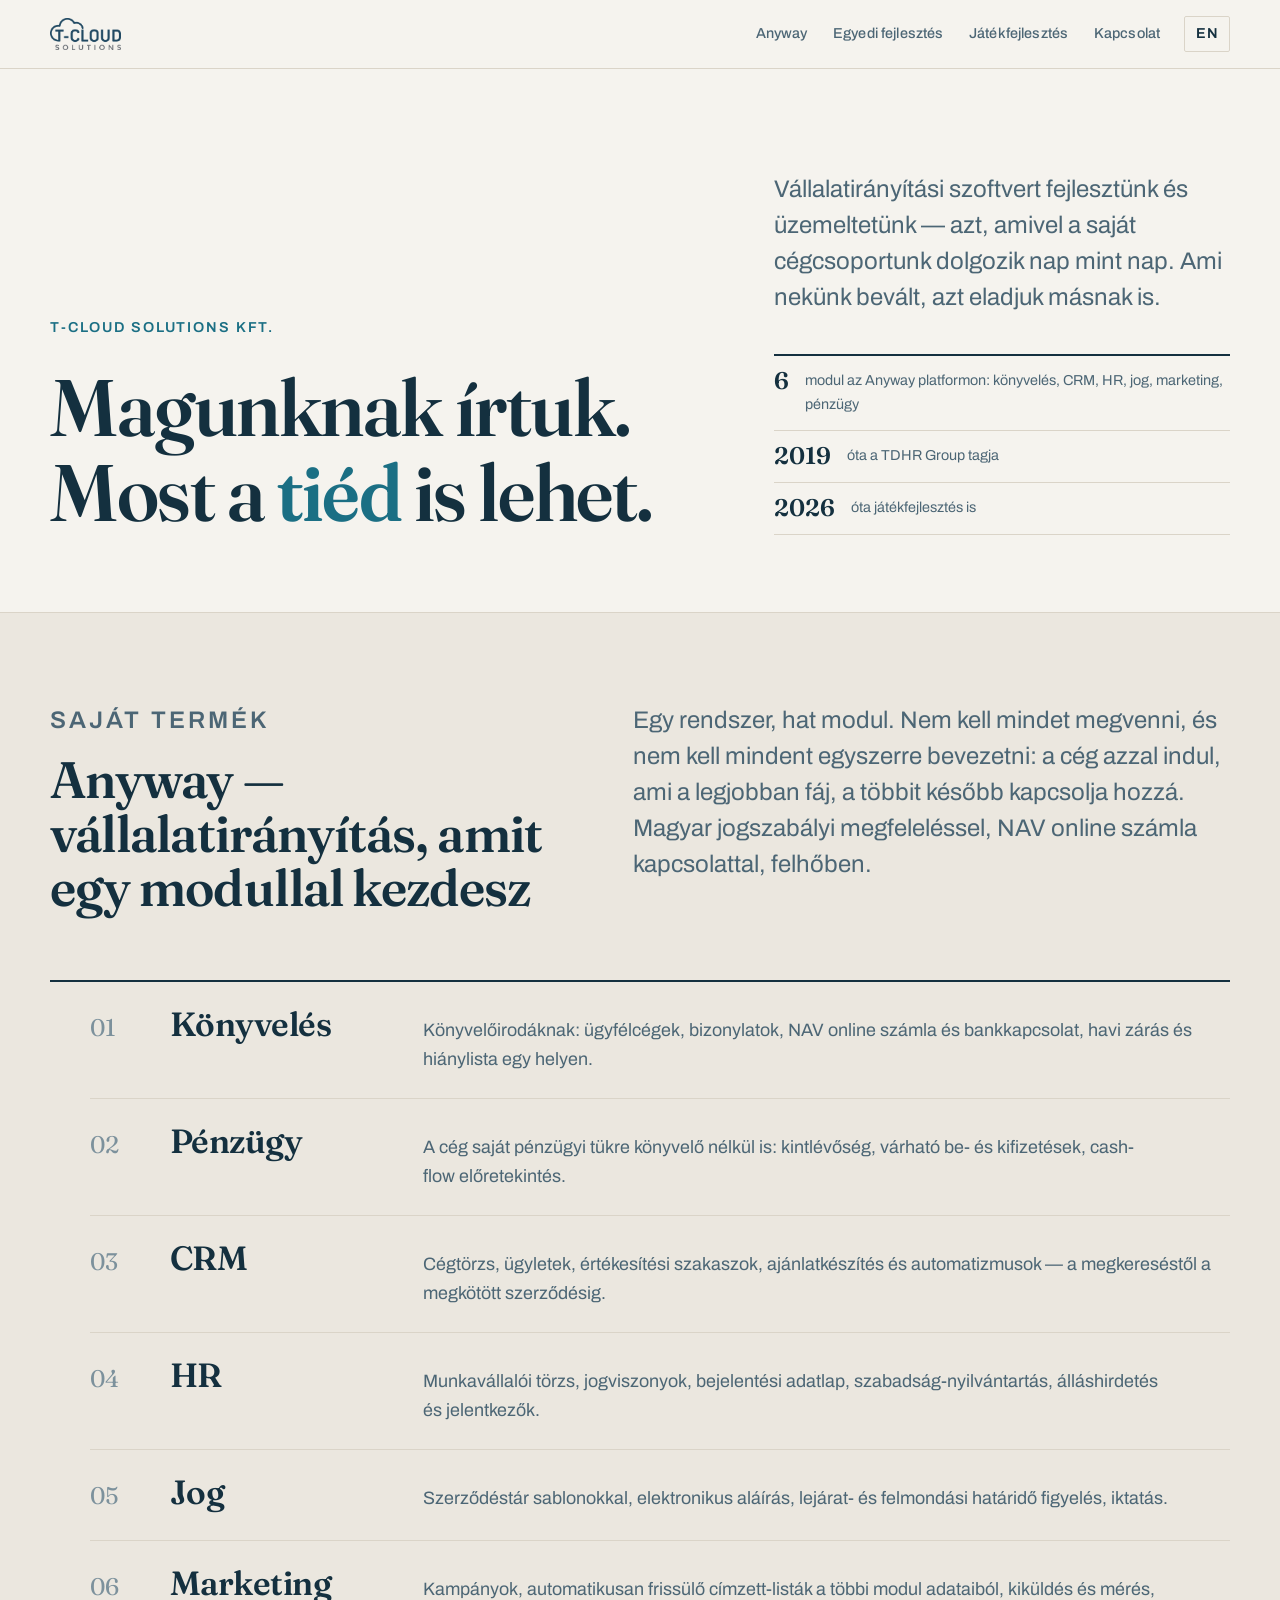
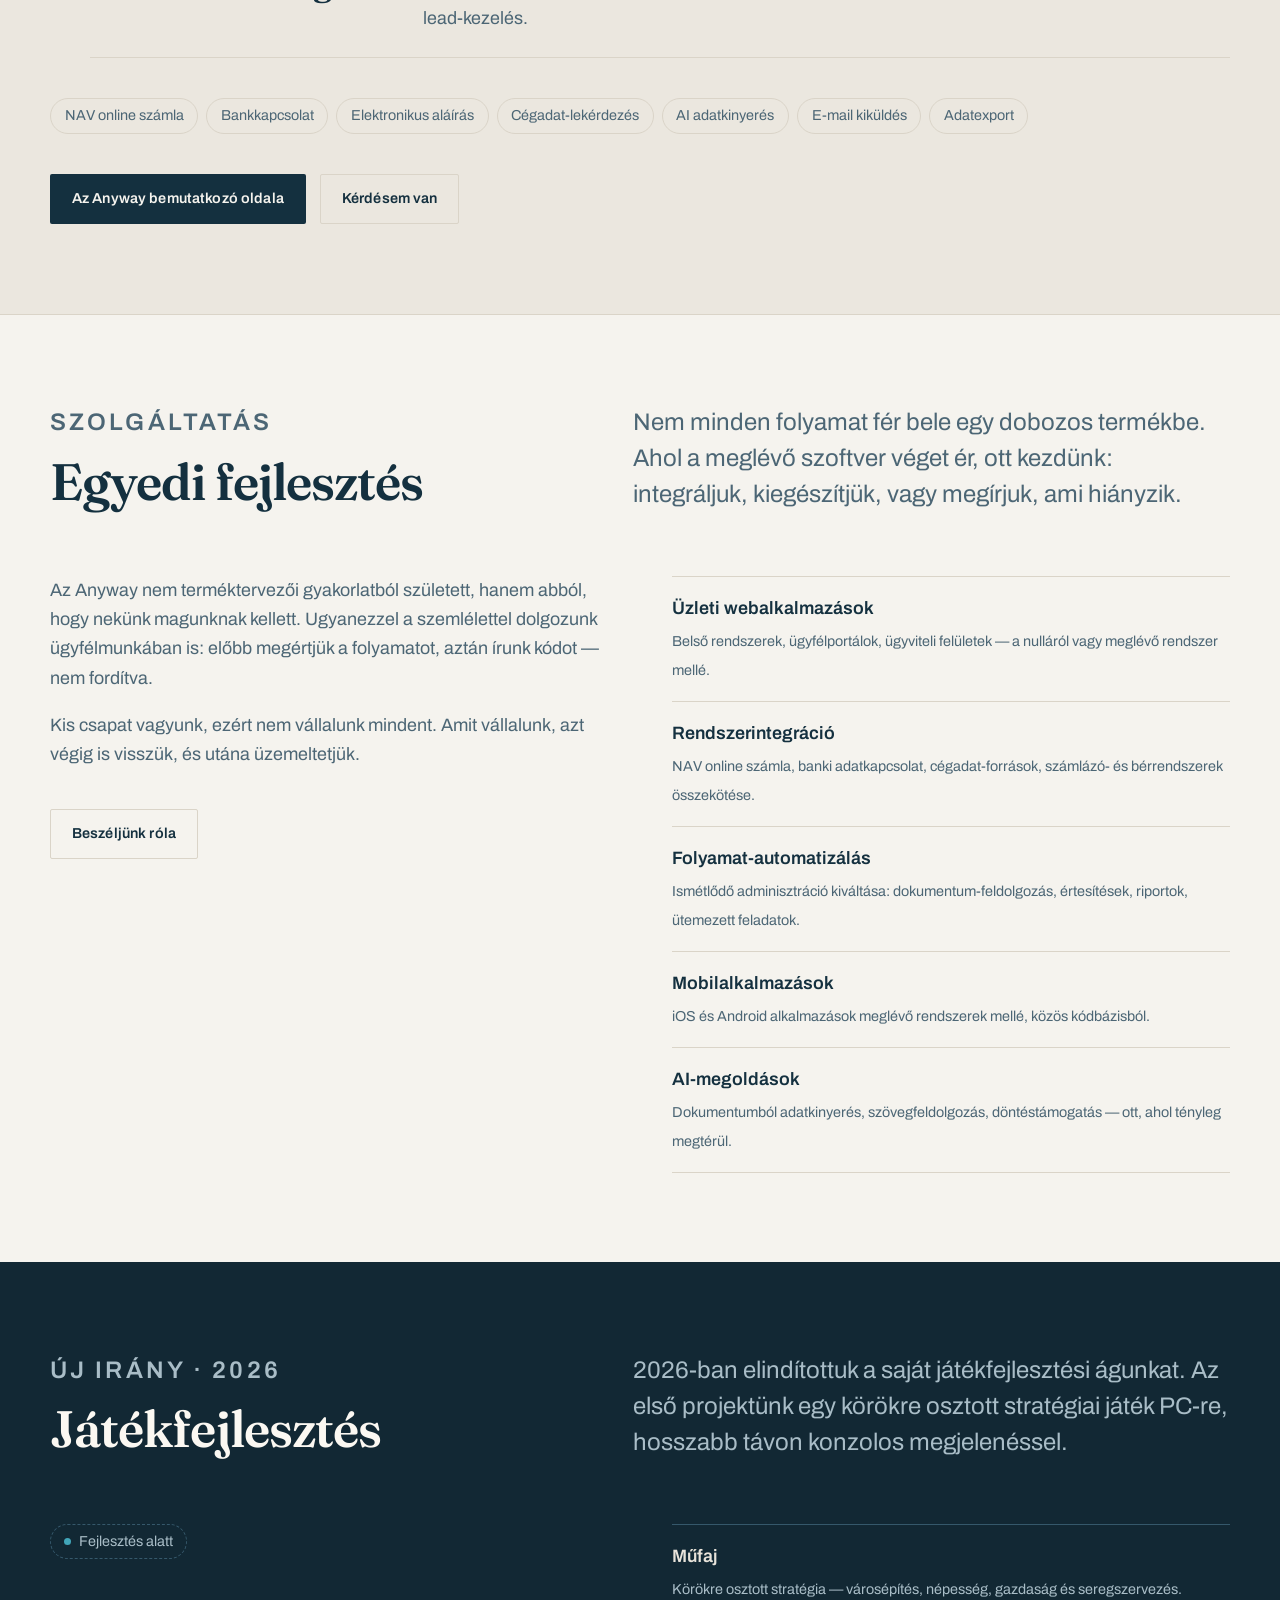
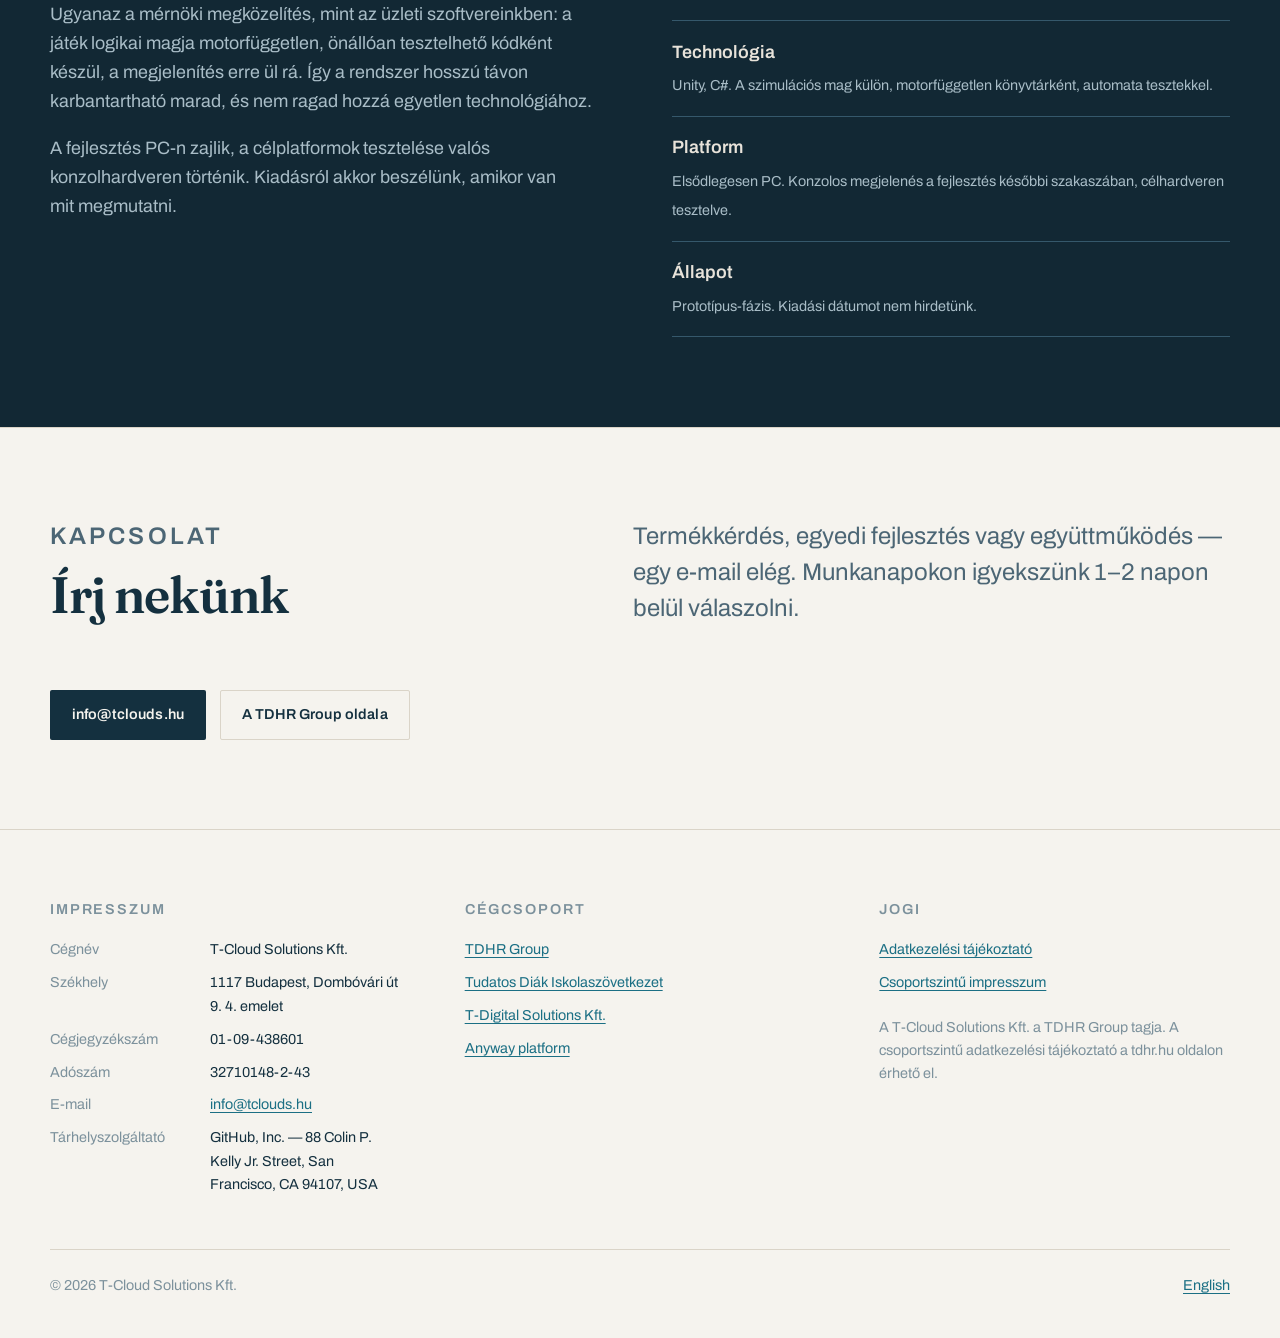
==== index.html @ fb80cbec "feat: tclouds.hu — T-Cloud Solutions ketnyelvu bemutatkozo oldal Statikus HU/EN oldal, build es fugg" ====
<!doctype html>
<html lang="hu">
<head>
<meta charset="utf-8">
<meta name="viewport" content="width=device-width, initial-scale=1">

<title>T-Cloud Solutions Kft. — szoftver- és játékfejlesztés</title>
<meta name="description" content="Az Anyway moduláris vállalatirányítási rendszer fejlesztője és üzemeltetője. Egyedi üzleti szoftver, rendszerintegráció, és 2026 óta játékfejlesztés.">

<link rel="canonical" href="https://tclouds.hu/">
<link rel="alternate" hreflang="hu" href="https://tclouds.hu/">
<link rel="alternate" hreflang="en" href="https://tclouds.hu/en/">
<link rel="alternate" hreflang="x-default" href="https://tclouds.hu/">

<meta property="og:type" content="website">
<meta property="og:locale" content="hu_HU">
<meta property="og:url" content="https://tclouds.hu/">
<meta property="og:title" content="T-Cloud Solutions Kft. — szoftver- és játékfejlesztés">
<meta property="og:description" content="Az Anyway moduláris vállalatirányítási rendszer fejlesztője és üzemeltetője.">
<meta property="og:image" content="https://tclouds.hu/assets/t-cloud.png">
<meta name="twitter:card" content="summary">

<link rel="icon" href="assets/t-cloud.png">
<meta name="theme-color" content="#14303F">

<link rel="preconnect" href="https://fonts.googleapis.com">
<link rel="preconnect" href="https://fonts.gstatic.com" crossorigin>
<link href="https://fonts.googleapis.com/css2?family=Archivo:wght@400;500;600&family=Fraunces:opsz,wght@9..144,400;9..144,600&display=swap" rel="stylesheet">
<link rel="stylesheet" href="assets/style.css">

<script type="application/ld+json">
{
  "@context": "https://schema.org",
  "@type": "Organization",
  "name": "T-Cloud Solutions Kft.",
  "url": "https://tclouds.hu/",
  "logo": "https://tclouds.hu/assets/t-cloud.png",
  "description": "Az Anyway moduláris vállalatirányítási rendszer fejlesztője és üzemeltetője. Egyedi üzleti szoftver, rendszerintegráció és játékfejlesztés.",
  "vatID": "32710148-2-43",
  "address": {
    "@type": "PostalAddress",
    "streetAddress": "Dombóvári út 9. 4. emelet",
    "addressLocality": "Budapest",
    "postalCode": "1117",
    "addressCountry": "HU"
  },
  "parentOrganization": { "@type": "Organization", "name": "TDHR Group", "url": "https://tdhr.hu/" },
  "makesOffer": [
    { "@type": "Offer", "itemOffered": { "@type": "SoftwareApplication", "name": "Anyway", "applicationCategory": "BusinessApplication", "url": "https://anyway.hu/" } }
  ]
}
</script>
</head>
<body>

<a class="skip" href="#fo">Ugrás a tartalomra</a>

<header class="top">
  <div class="shell top__in">
    <a class="mark" href="/" aria-label="T-Cloud Solutions — főoldal">
      <img src="assets/t-cloud.png" alt="T-Cloud Solutions">
    </a>
    <nav class="nav" aria-label="Fő navigáció">
      <a href="#anyway">Anyway</a>
      <a href="#egyedi">Egyedi fejlesztés</a>
      <a href="#jatek">Játékfejlesztés</a>
      <a href="#kapcsolat">Kapcsolat</a>
    </nav>
    <a class="lang" href="en/" hreflang="en" lang="en">EN</a>
  </div>
</header>

<main id="fo">

  <!-- ---------- hero ---------- -->
  <section class="hero">
    <div class="shell hero__grid">
      <div class="rise">
        <p class="eyebrow">T-Cloud Solutions Kft.</p>
        <h1>Magunknak írtuk.<br>Most a <em>tiéd</em> is lehet.</h1>
      </div>
      <div class="rise">
        <p class="hero__lead">
          Vállalatirányítási szoftvert fejlesztünk és üzemeltetünk — azt, amivel
          a saját cégcsoportunk dolgozik nap mint nap. Ami nekünk bevált, azt
          eladjuk másnak is.
        </p>
        <ul class="hero__facts">
          <li><b>6</b><span>modul az Anyway platformon: könyvelés, CRM, HR, jog, marketing, pénzügy</span></li>
          <li><b>2019</b><span>óta a TDHR Group tagja</span></li>
          <li><b>2026</b><span>óta játékfejlesztés is</span></li>
        </ul>
      </div>
    </div>
  </section>

  <!-- ---------- Anyway ---------- -->
  <section class="band band--sunk" id="anyway">
    <div class="shell">
      <div class="head">
        <div>
          <p class="tag">Saját termék</p>
          <h2>Anyway — vállalatirányítás, amit egy modullal kezdesz</h2>
        </div>
        <p>
          Egy rendszer, hat modul. Nem kell mindet megvenni, és nem kell mindent
          egyszerre bevezetni: a cég azzal indul, ami a legjobban fáj, a többit
          később kapcsolja hozzá. Magyar jogszabályi megfeleléssel, NAV online
          számla kapcsolattal, felhőben.
        </p>
      </div>

      <ol class="index" role="list">
        <li class="row">
          <span class="row__no">01</span>
          <h3 class="row__name">Könyvelés</h3>
          <p class="row__desc">Könyvelőirodáknak: ügyfélcégek, bizonylatok, NAV online számla és bankkapcsolat, havi zárás és hiánylista egy helyen.</p>
        </li>
        <li class="row">
          <span class="row__no">02</span>
          <h3 class="row__name">Pénzügy</h3>
          <p class="row__desc">A cég saját pénzügyi tükre könyvelő nélkül is: kintlévőség, várható be- és kifizetések, cash-flow előretekintés.</p>
        </li>
        <li class="row">
          <span class="row__no">03</span>
          <h3 class="row__name">CRM</h3>
          <p class="row__desc">Cégtörzs, ügyletek, értékesítési szakaszok, ajánlatkészítés és automatizmusok — a megkereséstől a megkötött szerződésig.</p>
        </li>
        <li class="row">
          <span class="row__no">04</span>
          <h3 class="row__name">HR</h3>
          <p class="row__desc">Munkavállalói törzs, jogviszonyok, bejelentési adatlap, szabadság-nyilvántartás, álláshirdetés és jelentkezők.</p>
        </li>
        <li class="row">
          <span class="row__no">05</span>
          <h3 class="row__name">Jog</h3>
          <p class="row__desc">Szerződéstár sablonokkal, elektronikus aláírás, lejárat- és felmondási határidő figyelés, iktatás.</p>
        </li>
        <li class="row">
          <span class="row__no">06</span>
          <h3 class="row__name">Marketing</h3>
          <p class="row__desc">Kampányok, automatikusan frissülő címzett-listák a többi modul adataiból, kiküldés és mérés, lead-kezelés.</p>
        </li>
      </ol>

      <div class="chips" aria-label="Kiegészítők">
        <span class="chip">NAV online számla</span>
        <span class="chip">Bankkapcsolat</span>
        <span class="chip">Elektronikus aláírás</span>
        <span class="chip">Cégadat-lekérdezés</span>
        <span class="chip">AI adatkinyerés</span>
        <span class="chip">E-mail kiküldés</span>
        <span class="chip">Adatexport</span>
      </div>

      <div class="acts">
        <a class="btn btn--solid" href="https://anyway.hu/">Az Anyway bemutatkozó oldala</a>
        <a class="btn btn--ghost" href="#kapcsolat">Kérdésem van</a>
      </div>
    </div>
  </section>

  <!-- ---------- egyedi fejlesztés ---------- -->
  <section class="band" id="egyedi">
    <div class="shell">
      <div class="head">
        <div>
          <p class="tag">Szolgáltatás</p>
          <h2>Egyedi fejlesztés</h2>
        </div>
        <p>
          Nem minden folyamat fér bele egy dobozos termékbe. Ahol a meglévő
          szoftver véget ér, ott kezdünk: integráljuk, kiegészítjük, vagy
          megírjuk, ami hiányzik.
        </p>
      </div>

      <div class="split">
        <div class="prose">
          <p>
            Az Anyway nem terméktervezői gyakorlatból született, hanem abból,
            hogy nekünk magunknak kellett. Ugyanezzel a szemlélettel dolgozunk
            ügyfélmunkában is: előbb megértjük a folyamatot, aztán írunk kódot —
            nem fordítva.
          </p>
          <p>
            Kis csapat vagyunk, ezért nem vállalunk mindent. Amit vállalunk,
            azt végig is visszük, és utána üzemeltetjük.
          </p>
          <div class="acts">
            <a class="btn btn--ghost" href="#kapcsolat">Beszéljünk róla</a>
          </div>
        </div>

        <ul class="lines" role="list">
          <li>
            <strong>Üzleti webalkalmazások</strong>
            <span>Belső rendszerek, ügyfélportálok, ügyviteli felületek — a nulláról vagy meglévő rendszer mellé.</span>
          </li>
          <li>
            <strong>Rendszerintegráció</strong>
            <span>NAV online számla, banki adatkapcsolat, cégadat-források, számlázó- és bérrendszerek összekötése.</span>
          </li>
          <li>
            <strong>Folyamat-automatizálás</strong>
            <span>Ismétlődő adminisztráció kiváltása: dokumentum-feldolgozás, értesítések, riportok, ütemezett feladatok.</span>
          </li>
          <li>
            <strong>Mobilalkalmazások</strong>
            <span>iOS és Android alkalmazások meglévő rendszerek mellé, közös kódbázisból.</span>
          </li>
          <li>
            <strong>AI-megoldások</strong>
            <span>Dokumentumból adatkinyerés, szövegfeldolgozás, döntéstámogatás — ott, ahol tényleg megtérül.</span>
          </li>
        </ul>
      </div>
    </div>
  </section>

  <!-- ---------- játékfejlesztés ---------- -->
  <section class="band band--dark" id="jatek">
    <div class="shell">
      <div class="head">
        <div>
          <p class="tag">Új irány &middot; 2026</p>
          <h2>Játékfejlesztés</h2>
        </div>
        <p>
          2026-ban elindítottuk a saját játékfejlesztési águnkat. Az első
          projektünk egy körökre osztott stratégiai játék PC-re, hosszabb távon
          konzolos megjelenéssel.
        </p>
      </div>

      <div class="split">
        <div class="prose">
          <p class="wip">Fejlesztés alatt</p>
          <p>
            Ugyanaz a mérnöki megközelítés, mint az üzleti szoftvereinkben: a
            játék logikai magja motorfüggetlen, önállóan tesztelhető kódként
            készül, a megjelenítés erre ül rá. Így a rendszer hosszú távon
            karbantartható marad, és nem ragad hozzá egyetlen technológiához.
          </p>
          <p>
            A fejlesztés PC-n zajlik, a célplatformok tesztelése valós
            konzolhardveren történik. Kiadásról akkor beszélünk, amikor van mit
            megmutatni.
          </p>
        </div>

        <ul class="lines" role="list">
          <li>
            <strong>Műfaj</strong>
            <span>Körökre osztott stratégia — városépítés, népesség, gazdaság és seregszervezés.</span>
          </li>
          <li>
            <strong>Technológia</strong>
            <span>Unity, C#. A szimulációs mag külön, motorfüggetlen könyvtárként, automata tesztekkel.</span>
          </li>
          <li>
            <strong>Platform</strong>
            <span>Elsődlegesen PC. Konzolos megjelenés a fejlesztés későbbi szakaszában, célhardveren tesztelve.</span>
          </li>
          <li>
            <strong>Állapot</strong>
            <span>Prototípus-fázis. Kiadási dátumot nem hirdetünk.</span>
          </li>
        </ul>
      </div>
    </div>
  </section>

  <!-- ---------- kapcsolat ---------- -->
  <section class="band" id="kapcsolat">
    <div class="shell">
      <div class="head">
        <div>
          <p class="tag">Kapcsolat</p>
          <h2>Írj nekünk</h2>
        </div>
        <p>
          Termékkérdés, egyedi fejlesztés vagy együttműködés — egy e-mail
          elég. Munkanapokon igyekszünk 1–2 napon belül válaszolni.
        </p>
      </div>
      <div class="acts" style="margin-top:0">
        <a class="btn btn--solid" href="mailto:info@tclouds.hu">info@tclouds.hu</a>
        <a class="btn btn--ghost" href="https://tdhr.hu/">A TDHR Group oldala</a>
      </div>
    </div>
  </section>

</main>

<!-- ---------- lábléc + impresszum ---------- -->
<footer class="foot">
  <div class="shell">
    <div class="foot__grid">

      <section>
        <h3>Impresszum</h3>
        <dl class="dl">
          <div><dt>Cégnév</dt><dd>T-Cloud Solutions Kft.</dd></div>
          <div><dt>Székhely</dt><dd>1117 Budapest, Dombóvári út 9. 4. emelet</dd></div>
          <div><dt>Cégjegyzékszám</dt><dd>01-09-438601</dd></div>
          <div><dt>Adószám</dt><dd>32710148-2-43</dd></div>
          <div><dt>E-mail</dt><dd><a href="mailto:info@tclouds.hu">info@tclouds.hu</a></dd></div>
          <div><dt>Tárhelyszolgáltató</dt><dd>GitHub, Inc. — 88 Colin P. Kelly Jr. Street, San Francisco, CA 94107, USA</dd></div>
        </dl>
      </section>

      <section>
        <h3>Cégcsoport</h3>
        <ul class="foot__links" role="list">
          <li><a href="https://tdhr.hu/">TDHR Group</a></li>
          <li><a href="https://tudatosdiak.hu/">Tudatos Diák Iskolaszövetkezet</a></li>
          <li><a href="https://tudatosai.hu/">T-Digital Solutions Kft.</a></li>
          <li><a href="https://anyway.hu/">Anyway platform</a></li>
        </ul>
      </section>

      <section>
        <h3>Jogi</h3>
        <ul class="foot__links" role="list">
          <li><a href="https://tdhr.hu/hu/adatkezelesi-tajekoztato">Adatkezelési tájékoztató</a></li>
          <li><a href="https://tdhr.hu/hu/impresszum">Csoportszintű impresszum</a></li>
        </ul>
        <p style="margin-top:1rem;font-size:var(--step--1);color:var(--ink-faint)">
          A T-Cloud Solutions Kft. a TDHR Group tagja. A csoportszintű
          adatkezelési tájékoztató a tdhr.hu oldalon érhető el.
        </p>
      </section>

    </div>

    <div class="foot__end">
      <span>&copy; 2026 T-Cloud Solutions Kft.</span>
      <span><a href="en/" hreflang="en" lang="en">English</a></span>
    </div>
  </div>
</footer>

</body>
</html>
---- assets/style.css ----
/* T-Cloud Solutions Kft. — tclouds.hu
   Egyetlen stíluslap, két nyelvi oldal osztozik rajta. */

/* ---------- tokens ---------- */

:root {
  --paper:        #F5F3EE;
  --paper-sunk:   #EBE7DF;
  --ink:          #14303F;
  --ink-soft:     #4C6675;
  --ink-faint:    #7C919C;
  --rule:         #DAD4C8;
  --accent:       #1B6F84;
  --accent-lift:  #41A5B9;

  --shell: min(1180px, 100% - 2.5rem);

  --step--1: clamp(0.82rem, 0.79rem + 0.14vw, 0.9rem);
  --step-0:  clamp(1rem, 0.96rem + 0.2vw, 1.12rem);
  --step-1:  clamp(1.2rem, 1.1rem + 0.5vw, 1.5rem);
  --step-2:  clamp(1.5rem, 1.3rem + 1vw, 2.1rem);
  --step-3:  clamp(2rem, 1.6rem + 2vw, 3.2rem);
  --step-4:  clamp(2.6rem, 1.8rem + 4vw, 5.2rem);

  --ease: cubic-bezier(0.16, 1, 0.3, 1);
}

@media (prefers-color-scheme: dark) {
  :root {
    --paper:      #0F212C;
    --paper-sunk: #16303F;
    --ink:        #EDE8DF;
    --ink-soft:   #A2B4BD;
    --ink-faint:  #6E848F;
    --rule:       #26414F;
    --accent:     #63BDD0;
    --accent-lift:#41A5B9;
  }
}

*, *::before, *::after { box-sizing: border-box; }

html { -webkit-text-size-adjust: 100%; scroll-behavior: smooth; }
@media (prefers-reduced-motion: reduce) { html { scroll-behavior: auto; } }

body {
  margin: 0;
  background: var(--paper);
  color: var(--ink);
  font-family: 'Archivo', system-ui, sans-serif;
  font-size: var(--step-0);
  line-height: 1.62;
  -webkit-font-smoothing: antialiased;
  text-rendering: optimizeLegibility;
}

h1, h2, h3 {
  font-family: 'Fraunces', Georgia, serif;
  font-variation-settings: 'SOFT' 0, 'WONK' 0;
  font-weight: 600;
  line-height: 1.06;
  letter-spacing: -0.018em;
  margin: 0;
  text-wrap: balance;
}

p { margin: 0; text-wrap: pretty; }

a { color: var(--accent); text-decoration-thickness: 1px; text-underline-offset: 0.22em; }
a:hover { color: var(--ink); }

img { max-width: 100%; height: auto; }

:focus-visible {
  outline: 2px solid var(--accent);
  outline-offset: 3px;
  border-radius: 2px;
}

.shell { width: var(--shell); margin-inline: auto; }

/* Csak képernyőolvasónak */
.sr {
  position: absolute; width: 1px; height: 1px;
  padding: 0; margin: -1px; overflow: hidden;
  clip-path: inset(50%); white-space: nowrap;
}

.skip {
  position: absolute; left: 0.5rem; top: -4rem;
  background: var(--ink); color: var(--paper);
  padding: 0.6rem 1rem; border-radius: 3px; z-index: 50;
  transition: top 0.2s var(--ease);
}
.skip:focus { top: 0.5rem; color: var(--paper); }

/* ---------- fejléc ---------- */

.top {
  position: sticky; top: 0; z-index: 40;
  background: color-mix(in oklab, var(--paper) 88%, transparent);
  backdrop-filter: blur(8px);
  border-bottom: 1px solid var(--rule);
}

.top__in {
  display: flex; align-items: center; gap: 1.5rem;
  min-height: 4.25rem;
}

.mark { display: flex; align-items: center; margin-right: auto; }
.mark img { height: 2rem; width: auto; display: block; }
@media (prefers-color-scheme: dark) {
  /* A logó sötét tintás — világosítjuk, hogy sötét alapon is olvasható legyen. */
  .mark img { filter: brightness(0) invert(0.92); }
}

.nav { display: flex; gap: 1.6rem; align-items: center; }
.nav a {
  color: var(--ink-soft); text-decoration: none;
  font-size: var(--step--1); font-weight: 500;
  letter-spacing: 0.01em;
}
.nav a:hover { color: var(--ink); }
@media (max-width: 780px) { .nav { display: none; } }

.lang {
  font-size: var(--step--1); font-weight: 600;
  color: var(--ink); text-decoration: none;
  border: 1px solid var(--rule); border-radius: 2px;
  padding: 0.34rem 0.68rem; letter-spacing: 0.04em;
}
.lang:hover { border-color: var(--accent); color: var(--accent); }

/* ---------- hero ---------- */

.hero { padding-block: clamp(3.5rem, 8vw, 7.5rem) clamp(3rem, 6vw, 5.5rem); }

.hero__grid {
  display: grid; gap: clamp(2rem, 5vw, 4rem);
  grid-template-columns: minmax(0, 1.45fr) minmax(0, 1fr);
  align-items: end;
}
@media (max-width: 900px) { .hero__grid { grid-template-columns: 1fr; } }

.eyebrow {
  font-size: var(--step--1); font-weight: 600;
  letter-spacing: 0.13em; text-transform: uppercase;
  color: var(--accent); margin-bottom: 1.6rem;
}

.hero h1 { font-size: var(--step-4); }
.hero h1 em {
  font-style: normal;
  font-variation-settings: 'SOFT' 40, 'WONK' 1;
  color: var(--accent);
}

.hero__lead {
  font-size: var(--step-1); color: var(--ink-soft);
  line-height: 1.5; max-width: 34ch;
}

.hero__facts {
  list-style: none; margin: 2.4rem 0 0; padding: 0;
  border-top: 2px solid var(--ink);
}
.hero__facts li {
  display: grid; grid-template-columns: auto 1fr; gap: 1rem;
  padding: 0.85rem 0; border-bottom: 1px solid var(--rule);
  font-size: var(--step--1); color: var(--ink-soft);
}
.hero__facts b {
  font-family: 'Fraunces', Georgia, serif;
  font-size: var(--step-1); font-weight: 600;
  color: var(--ink); line-height: 1;
  font-variant-numeric: tabular-nums;
}

/* ---------- szekciók ---------- */

.band { padding-block: clamp(3.5rem, 7vw, 6.5rem); border-top: 1px solid var(--rule); }
.band--sunk { background: var(--paper-sunk); }

.band--dark {
  background: #122834;
  color: #E8E3DA;
  border-top: none;
}
/* Sötét módban a lap alapja is sötét — a sáv egy árnyalattal följebb marad panel. */
@media (prefers-color-scheme: dark) {
  .band--dark { background: #1B3949; }
}
.band--dark h2, .band--dark h3 { color: #FBF8F2; }
.band--dark a { color: var(--accent-lift); }
.band--dark a:hover { color: #FBF8F2; }

.head {
  display: grid; gap: 1.4rem clamp(2rem, 5vw, 4rem);
  grid-template-columns: minmax(0, 1fr) minmax(0, 1.15fr);
  align-items: start;
  margin-bottom: clamp(2.5rem, 5vw, 4rem);
}
@media (max-width: 860px) { .head { grid-template-columns: 1fr; } }

.head h2 { font-size: var(--step-3); }
.head p { color: var(--ink-soft); font-size: var(--step-1); line-height: 1.5; }
.band--dark .head p { color: #A9BDC7; }

.tag {
  display: inline-block; font-size: var(--step--1);
  font-weight: 600; letter-spacing: 0.13em; text-transform: uppercase;
  color: var(--accent); margin-bottom: 0.9rem;
}

/* ---------- modul-index ---------- */

.index { border-top: 2px solid var(--ink); }
.band--dark .index { border-top-color: #35586B; }

.row {
  display: grid; gap: 0.4rem 1.8rem;
  grid-template-columns: 3.2rem minmax(0, 14rem) minmax(0, 1fr);
  align-items: baseline;
  padding: 1.5rem 0.75rem 1.5rem 0;
  border-bottom: 1px solid var(--rule);
  transition: background-color 0.35s var(--ease), padding-left 0.35s var(--ease);
}
.row:hover { background: color-mix(in oklab, var(--accent) 7%, transparent); padding-left: 0.75rem; }

.row__no {
  font-family: 'Fraunces', Georgia, serif;
  font-size: var(--step-1); font-weight: 400;
  color: var(--ink-faint); font-variant-numeric: tabular-nums;
  transition: color 0.35s var(--ease);
}
.row:hover .row__no { color: var(--accent); }

.row__name {
  font-family: 'Fraunces', Georgia, serif;
  font-size: var(--step-2); font-weight: 600; line-height: 1.1;
  letter-spacing: -0.015em;
}

.row__desc { color: var(--ink-soft); font-size: var(--step-0); }
.band--dark .row__desc { color: #A9BDC7; }

@media (max-width: 760px) {
  .row { grid-template-columns: 2.5rem minmax(0, 1fr); }
  .row__desc { grid-column: 2; }
}

/* ---------- címke-sor (kiegészítők) ---------- */

.chips { display: flex; flex-wrap: wrap; gap: 0.5rem; margin-top: 2.5rem; }
.chip {
  font-size: var(--step--1); color: var(--ink-soft);
  border: 1px solid var(--rule); border-radius: 999px;
  padding: 0.34rem 0.85rem; white-space: nowrap;
}
.band--dark .chip { border-color: #35586B; color: #A9BDC7; }

/* ---------- prózás lista ---------- */

.split {
  display: grid; gap: clamp(2rem, 5vw, 4.5rem);
  grid-template-columns: minmax(0, 1fr) minmax(0, 1fr);
}
@media (max-width: 860px) { .split { grid-template-columns: 1fr; } }

.lines { list-style: none; margin: 0; padding: 0; border-top: 1px solid var(--rule); }
.lines li { padding: 1.05rem 0; border-bottom: 1px solid var(--rule); }
.lines strong { display: block; font-weight: 600; margin-bottom: 0.2rem; }
.lines span { color: var(--ink-soft); font-size: var(--step--1); }
.band--dark .lines { border-top-color: #35586B; }
.band--dark .lines li { border-bottom-color: #35586B; }
.band--dark .lines span { color: #A9BDC7; }

.prose p + p { margin-top: 1.15rem; }
.prose { color: var(--ink-soft); }
.band--dark .prose { color: #A9BDC7; }

/* ---------- gombok ---------- */

.acts { display: flex; flex-wrap: wrap; gap: 0.9rem; margin-top: 2.5rem; }

.btn {
  display: inline-flex; align-items: center; gap: 0.55rem;
  font-size: var(--step--1); font-weight: 600; letter-spacing: 0.01em;
  padding: 0.78rem 1.3rem; border-radius: 2px;
  text-decoration: none; border: 1px solid transparent;
  transition: background-color 0.25s var(--ease), color 0.25s var(--ease), border-color 0.25s var(--ease);
}
.btn--solid { background: var(--ink); color: var(--paper); }
.btn--solid:hover { background: var(--accent); color: #fff; }
.btn--ghost { border-color: var(--rule); color: var(--ink); }
.btn--ghost:hover { border-color: var(--ink); color: var(--ink); }

.band--dark .btn--solid { background: var(--accent-lift); color: #0B1E28; }
.band--dark .btn--solid:hover { background: #FBF8F2; color: #122834; }
.band--dark .btn--ghost { border-color: #35586B; color: #E8E3DA; }
.band--dark .btn--ghost:hover { border-color: #E8E3DA; color: #FBF8F2; }

/* ---------- állapot-jelölő ---------- */

.wip {
  display: inline-flex; align-items: center; gap: 0.5rem;
  font-size: var(--step--1); color: #A9BDC7;
  border: 1px dashed #35586B; border-radius: 999px;
  padding: 0.3rem 0.8rem; margin-bottom: 1.4rem;
}
.wip::before {
  content: ''; width: 0.45rem; height: 0.45rem; border-radius: 50%;
  background: var(--accent-lift); flex: none;
}

/* ---------- lábléc + impresszum ---------- */

.foot { border-top: 1px solid var(--rule); padding-block: clamp(3rem, 6vw, 4.5rem) 2.5rem; }

.foot__grid {
  display: grid; gap: 2.5rem clamp(2rem, 5vw, 4rem);
  grid-template-columns: repeat(auto-fit, minmax(15rem, 1fr));
}

.foot h3 {
  font-family: 'Archivo', sans-serif; font-size: var(--step--1);
  font-weight: 600; letter-spacing: 0.13em; text-transform: uppercase;
  color: var(--ink-faint); margin-bottom: 1rem;
}

.dl { margin: 0; font-size: var(--step--1); }
.dl div { display: grid; grid-template-columns: 9.5rem 1fr; gap: 0.5rem; padding: 0.3rem 0; }
.dl dt { color: var(--ink-faint); }
.dl dd { margin: 0; color: var(--ink); }
@media (max-width: 480px) { .dl div { grid-template-columns: 1fr; gap: 0; } }

.foot__links { list-style: none; margin: 0; padding: 0; font-size: var(--step--1); }
.foot__links li { padding: 0.3rem 0; }

.foot__end {
  margin-top: 3rem; padding-top: 1.5rem; border-top: 1px solid var(--rule);
  display: flex; flex-wrap: wrap; gap: 1rem; justify-content: space-between;
  font-size: var(--step--1); color: var(--ink-faint);
}

/* ---------- belépő animáció ---------- */

@media (prefers-reduced-motion: no-preference) {
  .rise { animation: rise 0.9s var(--ease) both; }
  .rise:nth-child(2) { animation-delay: 0.08s; }
  .rise:nth-child(3) { animation-delay: 0.16s; }
  @keyframes rise {
    from { opacity: 0; transform: translateY(1.1rem); }
    to   { opacity: 1; transform: none; }
  }
}

@media print {
  .top, .acts, .skip { display: none; }
  body { background: #fff; color: #000; }
}
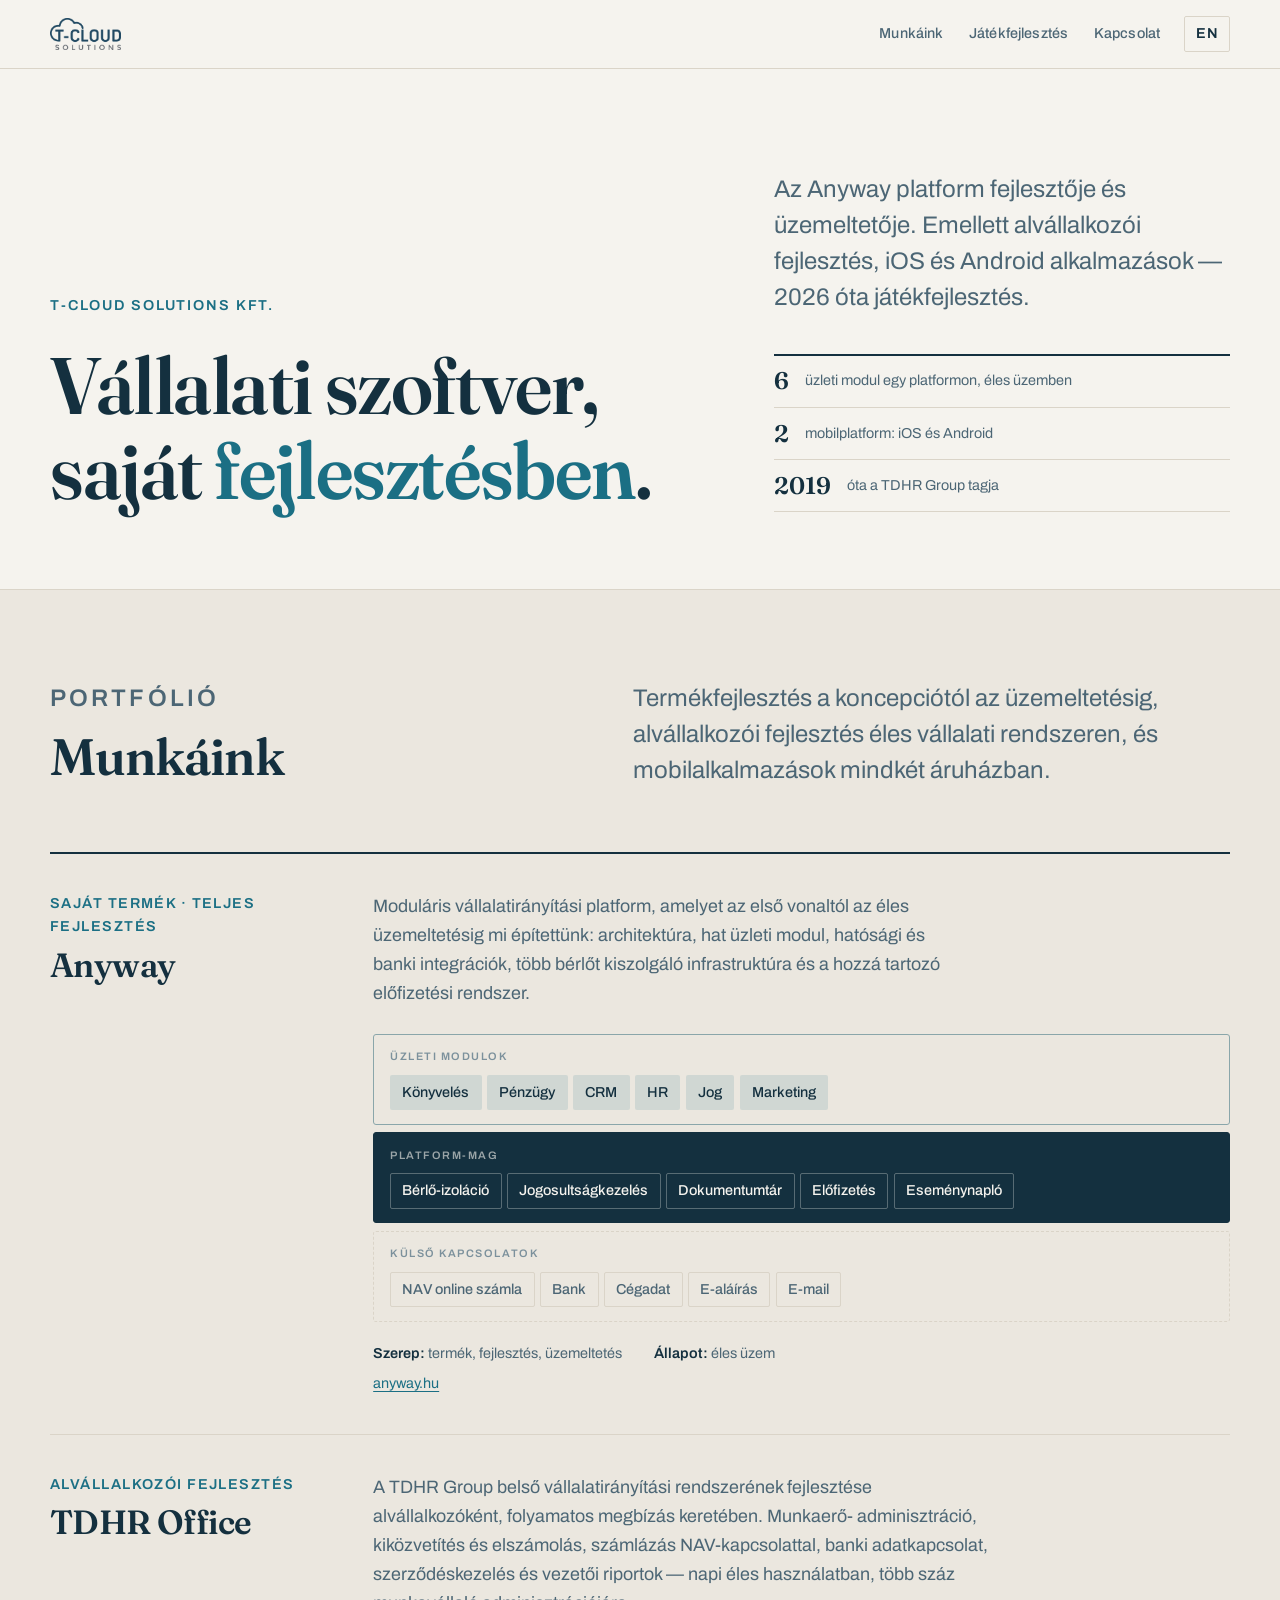
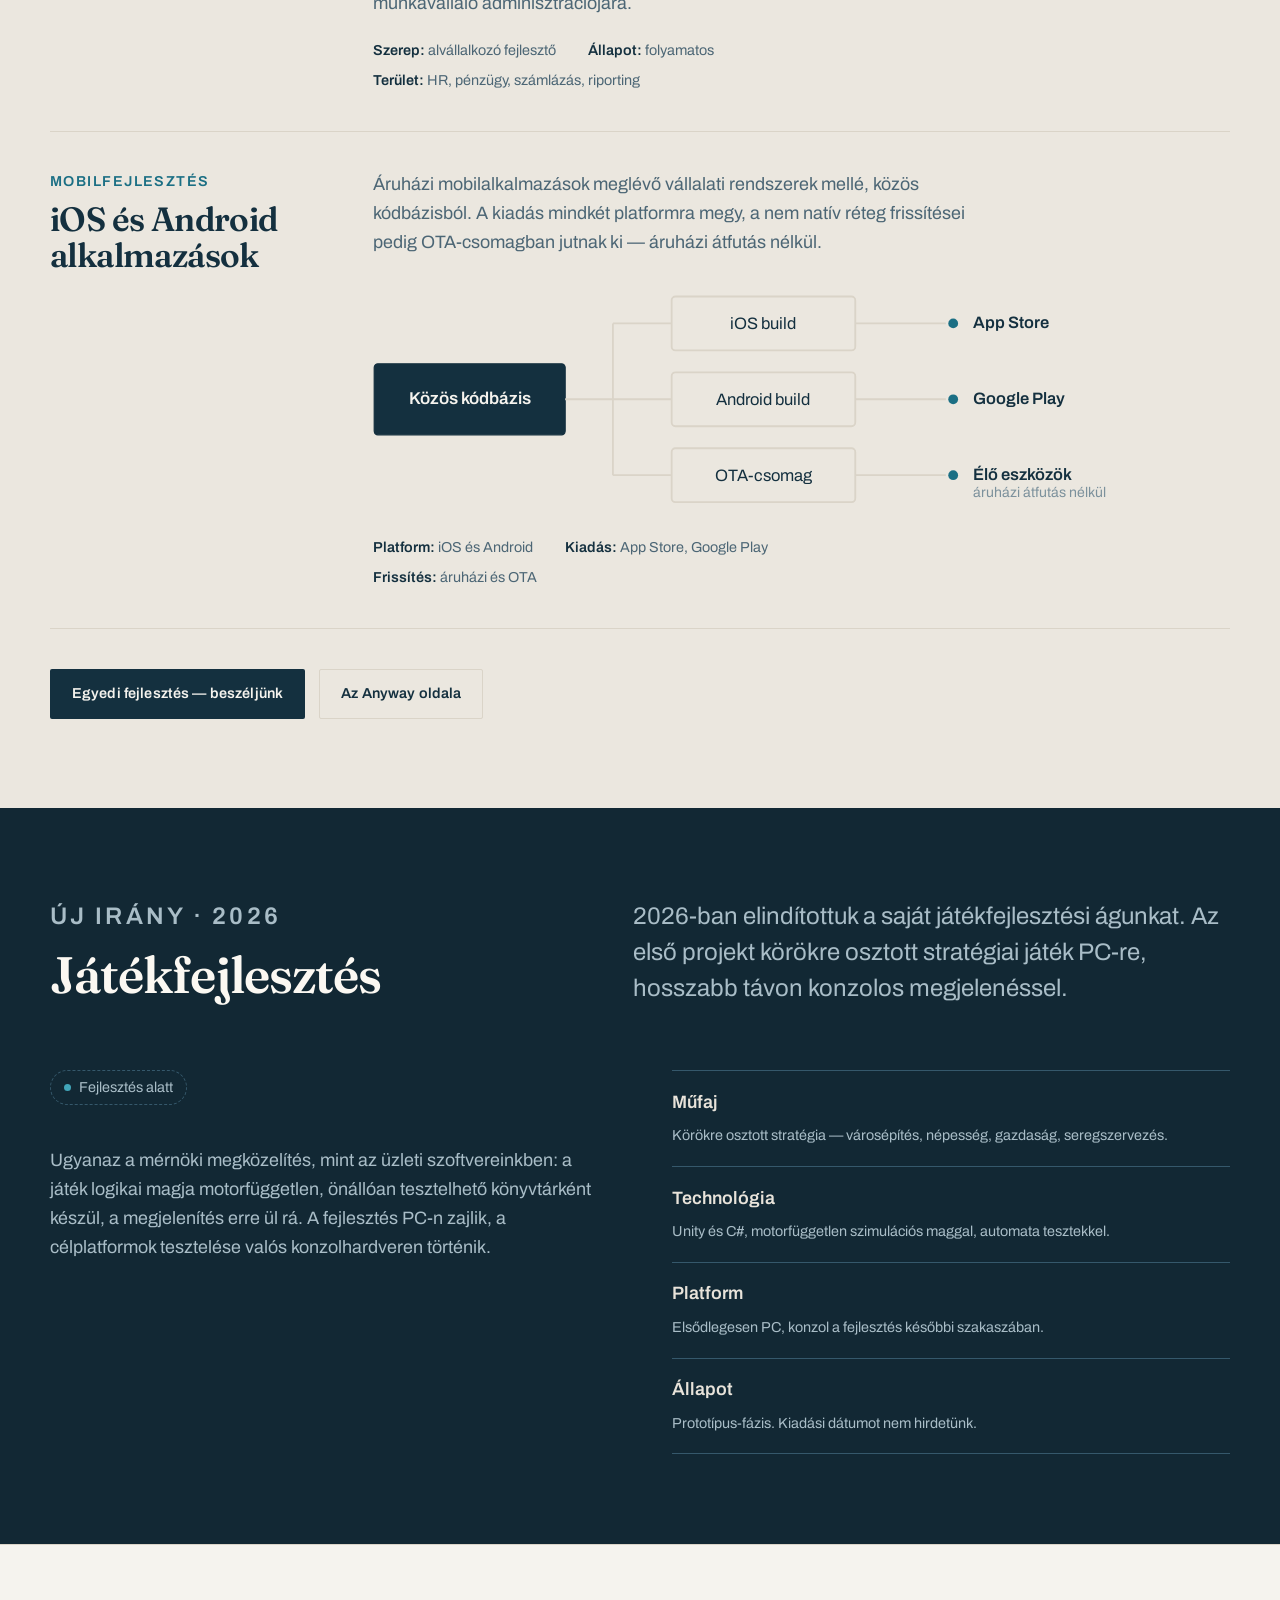
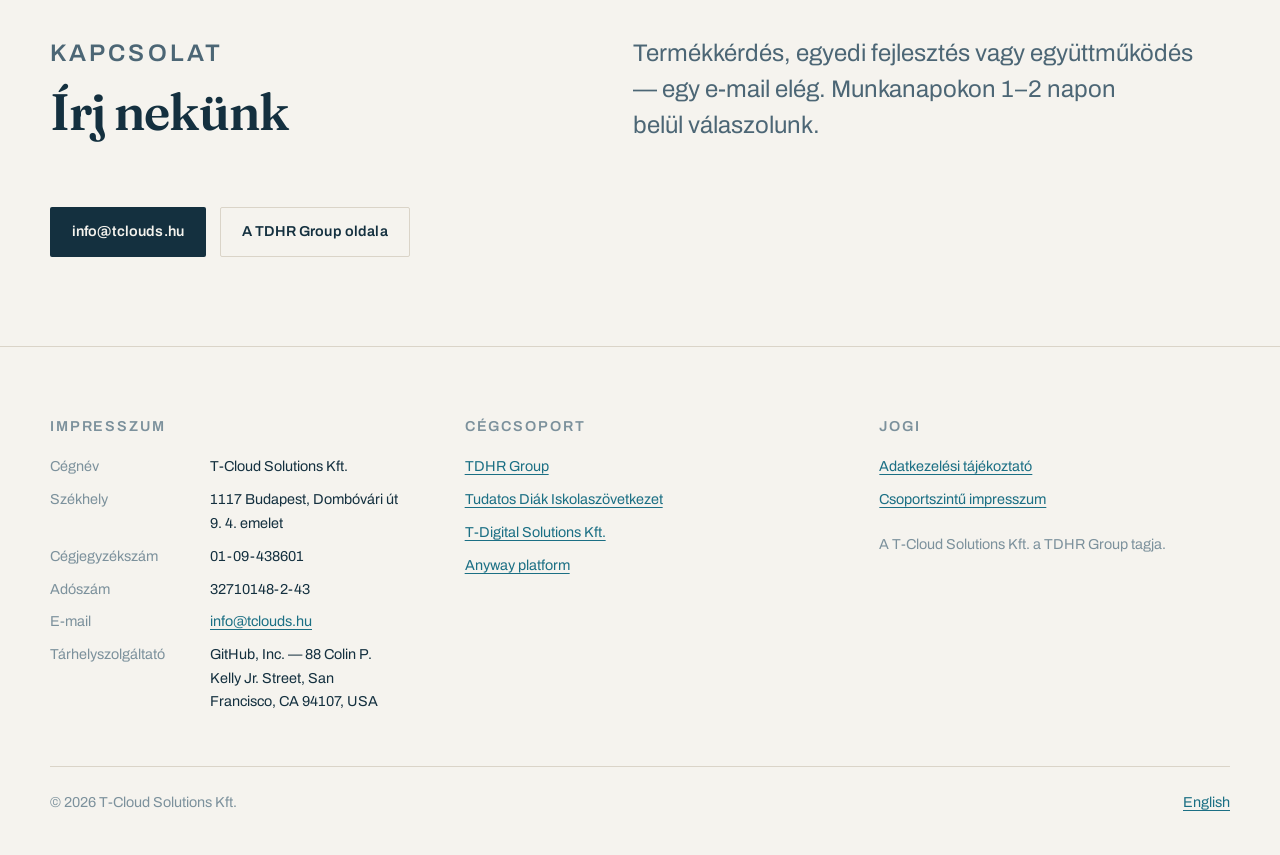
==== commit 7b883090: "refactor(web): portfolio-szerkezet, ket abra, rovidebb szoveg Yilmaz kerese: rovidebb, profibb, abra" ====
--- a/index.html
+++ b/index.html
@@ -5,7 +5,7 @@
 <meta name="viewport" content="width=device-width, initial-scale=1">
 
 <title>T-Cloud Solutions Kft. — szoftver- és játékfejlesztés</title>
-<meta name="description" content="Az Anyway moduláris vállalatirányítási rendszer fejlesztője és üzemeltetője. Egyedi üzleti szoftver, rendszerintegráció, és 2026 óta játékfejlesztés.">
+<meta name="description" content="Az Anyway vállalatirányítási platform fejlesztője és üzemeltetője. Alvállalkozói szoftverfejlesztés, iOS és Android alkalmazások, 2026 óta játékfejlesztés.">
 
 <link rel="canonical" href="https://tclouds.hu/">
 <link rel="alternate" hreflang="hu" href="https://tclouds.hu/">
@@ -16,7 +16,7 @@
 <meta property="og:locale" content="hu_HU">
 <meta property="og:url" content="https://tclouds.hu/">
 <meta property="og:title" content="T-Cloud Solutions Kft. — szoftver- és játékfejlesztés">
-<meta property="og:description" content="Az Anyway moduláris vállalatirányítási rendszer fejlesztője és üzemeltetője.">
+<meta property="og:description" content="Az Anyway vállalatirányítási platform fejlesztője és üzemeltetője.">
 <meta property="og:image" content="https://tclouds.hu/assets/t-cloud.png">
 <meta name="twitter:card" content="summary">
 
@@ -35,7 +35,7 @@
   "name": "T-Cloud Solutions Kft.",
   "url": "https://tclouds.hu/",
   "logo": "https://tclouds.hu/assets/t-cloud.png",
-  "description": "Az Anyway moduláris vállalatirányítási rendszer fejlesztője és üzemeltetője. Egyedi üzleti szoftver, rendszerintegráció és játékfejlesztés.",
+  "description": "Az Anyway vállalatirányítási platform fejlesztője és üzemeltetője. Alvállalkozói szoftverfejlesztés, mobilalkalmazások és játékfejlesztés.",
   "vatID": "32710148-2-43",
   "address": {
     "@type": "PostalAddress",
@@ -61,8 +61,7 @@
       <img src="assets/t-cloud.png" alt="T-Cloud Solutions">
     </a>
     <nav class="nav" aria-label="Fő navigáció">
-      <a href="#anyway">Anyway</a>
-      <a href="#egyedi">Egyedi fejlesztés</a>
+      <a href="#munkak">Munkáink</a>
       <a href="#jatek">Játékfejlesztés</a>
       <a href="#kapcsolat">Kapcsolat</a>
     </nav>
@@ -77,143 +76,178 @@
     <div class="shell hero__grid">
       <div class="rise">
         <p class="eyebrow">T-Cloud Solutions Kft.</p>
-        <h1>Magunknak írtuk.<br>Most a <em>tiéd</em> is lehet.</h1>
+        <h1>Vállalati szoftver,<br>saját <em>fejlesztésben</em>.</h1>
       </div>
       <div class="rise">
         <p class="hero__lead">
-          Vállalatirányítási szoftvert fejlesztünk és üzemeltetünk — azt, amivel
-          a saját cégcsoportunk dolgozik nap mint nap. Ami nekünk bevált, azt
-          eladjuk másnak is.
+          Az Anyway platform fejlesztője és üzemeltetője. Emellett alvállalkozói
+          fejlesztés, iOS és Android alkalmazások — 2026 óta játékfejlesztés.
         </p>
         <ul class="hero__facts">
-          <li><b>6</b><span>modul az Anyway platformon: könyvelés, CRM, HR, jog, marketing, pénzügy</span></li>
+          <li><b>6</b><span>üzleti modul egy platformon, éles üzemben</span></li>
+          <li><b>2</b><span>mobilplatform: iOS és Android</span></li>
           <li><b>2019</b><span>óta a TDHR Group tagja</span></li>
-          <li><b>2026</b><span>óta játékfejlesztés is</span></li>
         </ul>
       </div>
     </div>
   </section>
 
-  <!-- ---------- Anyway ---------- -->
-  <section class="band band--sunk" id="anyway">
+  <!-- ---------- munkáink ---------- -->
+  <section class="band band--sunk" id="munkak">
     <div class="shell">
       <div class="head">
         <div>
-          <p class="tag">Saját termék</p>
-          <h2>Anyway — vállalatirányítás, amit egy modullal kezdesz</h2>
+          <p class="tag">Portfólió</p>
+          <h2>Munkáink</h2>
         </div>
         <p>
-          Egy rendszer, hat modul. Nem kell mindet megvenni, és nem kell mindent
-          egyszerre bevezetni: a cég azzal indul, ami a legjobban fáj, a többit
-          később kapcsolja hozzá. Magyar jogszabályi megfeleléssel, NAV online
-          számla kapcsolattal, felhőben.
-        </p>
-      </div>
-
-      <ol class="index" role="list">
-        <li class="row">
-          <span class="row__no">01</span>
-          <h3 class="row__name">Könyvelés</h3>
-          <p class="row__desc">Könyvelőirodáknak: ügyfélcégek, bizonylatok, NAV online számla és bankkapcsolat, havi zárás és hiánylista egy helyen.</p>
-        </li>
-        <li class="row">
-          <span class="row__no">02</span>
-          <h3 class="row__name">Pénzügy</h3>
-          <p class="row__desc">A cég saját pénzügyi tükre könyvelő nélkül is: kintlévőség, várható be- és kifizetések, cash-flow előretekintés.</p>
-        </li>
-        <li class="row">
-          <span class="row__no">03</span>
-          <h3 class="row__name">CRM</h3>
-          <p class="row__desc">Cégtörzs, ügyletek, értékesítési szakaszok, ajánlatkészítés és automatizmusok — a megkereséstől a megkötött szerződésig.</p>
-        </li>
-        <li class="row">
-          <span class="row__no">04</span>
-          <h3 class="row__name">HR</h3>
-          <p class="row__desc">Munkavállalói törzs, jogviszonyok, bejelentési adatlap, szabadság-nyilvántartás, álláshirdetés és jelentkezők.</p>
-        </li>
-        <li class="row">
-          <span class="row__no">05</span>
-          <h3 class="row__name">Jog</h3>
-          <p class="row__desc">Szerződéstár sablonokkal, elektronikus aláírás, lejárat- és felmondási határidő figyelés, iktatás.</p>
-        </li>
-        <li class="row">
-          <span class="row__no">06</span>
-          <h3 class="row__name">Marketing</h3>
-          <p class="row__desc">Kampányok, automatikusan frissülő címzett-listák a többi modul adataiból, kiküldés és mérés, lead-kezelés.</p>
-        </li>
-      </ol>
-
-      <div class="chips" aria-label="Kiegészítők">
-        <span class="chip">NAV online számla</span>
-        <span class="chip">Bankkapcsolat</span>
-        <span class="chip">Elektronikus aláírás</span>
-        <span class="chip">Cégadat-lekérdezés</span>
-        <span class="chip">AI adatkinyerés</span>
-        <span class="chip">E-mail kiküldés</span>
-        <span class="chip">Adatexport</span>
+          Termékfejlesztés a koncepciótól az üzemeltetésig, alvállalkozói
+          fejlesztés éles vállalati rendszeren, és mobilalkalmazások mindkét
+          áruházban.
+        </p>
+      </div>
+
+      <div class="work">
+
+        <!-- Anyway -->
+        <article class="item">
+          <div>
+            <p class="item__role">Saját termék · teljes fejlesztés</p>
+            <h3>Anyway</h3>
+          </div>
+          <div class="item__body">
+            <p>
+              Moduláris vállalatirányítási platform, amelyet az első vonaltól az
+              éles üzemeltetésig mi építettünk: architektúra, hat üzleti modul,
+              hatósági és banki integrációk, több bérlőt kiszolgáló infrastruktúra
+              és a hozzá tartozó előfizetési rendszer.
+            </p>
+
+            <figure class="stack" aria-label="Az Anyway platform rétegei">
+              <div class="stack__layer stack__layer--top">
+                <span class="stack__cap">Üzleti modulok</span>
+                <div class="stack__cells">
+                  <span class="stack__cell">Könyvelés</span>
+                  <span class="stack__cell">Pénzügy</span>
+                  <span class="stack__cell">CRM</span>
+                  <span class="stack__cell">HR</span>
+                  <span class="stack__cell">Jog</span>
+                  <span class="stack__cell">Marketing</span>
+                </div>
+              </div>
+              <div class="stack__layer stack__layer--core">
+                <span class="stack__cap">Platform-mag</span>
+                <div class="stack__cells">
+                  <span class="stack__cell">Bérlő-izoláció</span>
+                  <span class="stack__cell">Jogosultságkezelés</span>
+                  <span class="stack__cell">Dokumentumtár</span>
+                  <span class="stack__cell">Előfizetés</span>
+                  <span class="stack__cell">Eseménynapló</span>
+                </div>
+              </div>
+              <div class="stack__layer stack__layer--edge">
+                <span class="stack__cap">Külső kapcsolatok</span>
+                <div class="stack__cells">
+                  <span class="stack__cell">NAV online számla</span>
+                  <span class="stack__cell">Bank</span>
+                  <span class="stack__cell">Cégadat</span>
+                  <span class="stack__cell">E-aláírás</span>
+                  <span class="stack__cell">E-mail</span>
+                </div>
+              </div>
+            </figure>
+
+            <p class="meta">
+              <span><b>Szerep:</b> termék, fejlesztés, üzemeltetés</span>
+              <span><b>Állapot:</b> éles üzem</span>
+              <span><a href="https://anyway.hu/">anyway.hu</a></span>
+            </p>
+          </div>
+        </article>
+
+        <!-- TDHR Office -->
+        <article class="item">
+          <div>
+            <p class="item__role">Alvállalkozói fejlesztés</p>
+            <h3>TDHR Office</h3>
+          </div>
+          <div class="item__body">
+            <p>
+              A TDHR Group belső vállalatirányítási rendszerének fejlesztése
+              alvállalkozóként, folyamatos megbízás keretében. Munkaerő-
+              adminisztráció, kiközvetítés és elszámolás, számlázás NAV-kapcsolattal,
+              banki adatkapcsolat, szerződéskezelés és vezetői riportok — napi
+              éles használatban, több száz munkavállaló adminisztrációjára.
+            </p>
+            <p class="meta">
+              <span><b>Szerep:</b> alvállalkozó fejlesztő</span>
+              <span><b>Állapot:</b> folyamatos</span>
+              <span><b>Terület:</b> HR, pénzügy, számlázás, riporting</span>
+            </p>
+          </div>
+        </article>
+
+        <!-- Mobil -->
+        <article class="item">
+          <div>
+            <p class="item__role">Mobilfejlesztés</p>
+            <h3>iOS és Android alkalmazások</h3>
+          </div>
+          <div class="item__body">
+            <p>
+              Áruházi mobilalkalmazások meglévő vállalati rendszerek mellé, közös
+              kódbázisból. A kiadás mindkét platformra megy, a nem natív réteg
+              frissítései pedig OTA-csomagban jutnak ki — áruházi átfutás nélkül.
+            </p>
+
+            <div class="flow-wrap">
+            <svg class="flow" viewBox="0 0 700 190" role="img" aria-labelledby="flowT flowD">
+              <title id="flowT">Mobil kiadási lánc</title>
+              <desc id="flowD">Közös kódbázisból három ág indul: iOS build az App Store-ba, Android build a Google Play áruházba, és OTA-csomag közvetlenül az élő eszközökre.</desc>
+
+              <!-- forrás -->
+              <rect class="flow-box flow-box--ink" x="1" y="66" width="156" height="58" rx="3"/>
+              <text class="flow-on-ink" x="79" y="95" text-anchor="middle" dominant-baseline="middle" font-size="14" font-weight="600">Közös kódbázis</text>
+
+              <!-- elágazás -->
+              <path class="flow-line" d="M157 95 H196 M196 33 V157 M196 33 H244 M196 95 H244 M196 157 H244" stroke-width="1.5"/>
+
+              <!-- build lépések -->
+              <rect class="flow-box" x="244" y="11" width="150" height="44" rx="3" stroke-width="1.5"/>
+              <text x="319" y="34" text-anchor="middle" dominant-baseline="middle" font-size="13.5">iOS build</text>
+
+              <rect class="flow-box" x="244" y="73" width="150" height="44" rx="3" stroke-width="1.5"/>
+              <text x="319" y="96" text-anchor="middle" dominant-baseline="middle" font-size="13.5">Android build</text>
+
+              <rect class="flow-box" x="244" y="135" width="150" height="44" rx="3" stroke-width="1.5"/>
+              <text x="319" y="158" text-anchor="middle" dominant-baseline="middle" font-size="13.5">OTA-csomag</text>
+
+              <!-- kimenet -->
+              <path class="flow-line" d="M394 33 H468 M394 95 H468 M394 157 H468" stroke-width="1.5"/>
+              <circle class="flow-dot" cx="474" cy="33" r="4"/>
+              <circle class="flow-dot" cx="474" cy="95" r="4"/>
+              <circle class="flow-dot" cx="474" cy="157" r="4"/>
+
+              <text x="490" y="33" dominant-baseline="middle" font-size="13.5" font-weight="600">App Store</text>
+              <text x="490" y="95" dominant-baseline="middle" font-size="13.5" font-weight="600">Google Play</text>
+              <text x="490" y="157" dominant-baseline="middle" font-size="13.5" font-weight="600">Élő eszközök</text>
+              <text class="flow-dim" x="490" y="172" dominant-baseline="middle" font-size="11.5">áruházi átfutás nélkül</text>
+            </svg>
+            </div>
+
+            <p class="meta">
+              <span><b>Platform:</b> iOS és Android</span>
+              <span><b>Kiadás:</b> App Store, Google Play</span>
+              <span><b>Frissítés:</b> áruházi és OTA</span>
+            </p>
+          </div>
+        </article>
+
       </div>
 
       <div class="acts">
-        <a class="btn btn--solid" href="https://anyway.hu/">Az Anyway bemutatkozó oldala</a>
-        <a class="btn btn--ghost" href="#kapcsolat">Kérdésem van</a>
-      </div>
-    </div>
-  </section>
-
-  <!-- ---------- egyedi fejlesztés ---------- -->
-  <section class="band" id="egyedi">
-    <div class="shell">
-      <div class="head">
-        <div>
-          <p class="tag">Szolgáltatás</p>
-          <h2>Egyedi fejlesztés</h2>
-        </div>
-        <p>
-          Nem minden folyamat fér bele egy dobozos termékbe. Ahol a meglévő
-          szoftver véget ér, ott kezdünk: integráljuk, kiegészítjük, vagy
-          megírjuk, ami hiányzik.
-        </p>
-      </div>
-
-      <div class="split">
-        <div class="prose">
-          <p>
-            Az Anyway nem terméktervezői gyakorlatból született, hanem abból,
-            hogy nekünk magunknak kellett. Ugyanezzel a szemlélettel dolgozunk
-            ügyfélmunkában is: előbb megértjük a folyamatot, aztán írunk kódot —
-            nem fordítva.
-          </p>
-          <p>
-            Kis csapat vagyunk, ezért nem vállalunk mindent. Amit vállalunk,
-            azt végig is visszük, és utána üzemeltetjük.
-          </p>
-          <div class="acts">
-            <a class="btn btn--ghost" href="#kapcsolat">Beszéljünk róla</a>
-          </div>
-        </div>
-
-        <ul class="lines" role="list">
-          <li>
-            <strong>Üzleti webalkalmazások</strong>
-            <span>Belső rendszerek, ügyfélportálok, ügyviteli felületek — a nulláról vagy meglévő rendszer mellé.</span>
-          </li>
-          <li>
-            <strong>Rendszerintegráció</strong>
-            <span>NAV online számla, banki adatkapcsolat, cégadat-források, számlázó- és bérrendszerek összekötése.</span>
-          </li>
-          <li>
-            <strong>Folyamat-automatizálás</strong>
-            <span>Ismétlődő adminisztráció kiváltása: dokumentum-feldolgozás, értesítések, riportok, ütemezett feladatok.</span>
-          </li>
-          <li>
-            <strong>Mobilalkalmazások</strong>
-            <span>iOS és Android alkalmazások meglévő rendszerek mellé, közös kódbázisból.</span>
-          </li>
-          <li>
-            <strong>AI-megoldások</strong>
-            <span>Dokumentumból adatkinyerés, szövegfeldolgozás, döntéstámogatás — ott, ahol tényleg megtérül.</span>
-          </li>
-        </ul>
+        <a class="btn btn--solid" href="#kapcsolat">Egyedi fejlesztés — beszéljünk</a>
+        <a class="btn btn--ghost" href="https://anyway.hu/">Az Anyway oldala</a>
       </div>
     </div>
   </section>
@@ -228,7 +262,7 @@
         </div>
         <p>
           2026-ban elindítottuk a saját játékfejlesztési águnkat. Az első
-          projektünk egy körökre osztott stratégiai játék PC-re, hosszabb távon
+          projekt körökre osztott stratégiai játék PC-re, hosszabb távon
           konzolos megjelenéssel.
         </p>
       </div>
@@ -238,34 +272,17 @@
           <p class="wip">Fejlesztés alatt</p>
           <p>
             Ugyanaz a mérnöki megközelítés, mint az üzleti szoftvereinkben: a
-            játék logikai magja motorfüggetlen, önállóan tesztelhető kódként
-            készül, a megjelenítés erre ül rá. Így a rendszer hosszú távon
-            karbantartható marad, és nem ragad hozzá egyetlen technológiához.
-          </p>
-          <p>
-            A fejlesztés PC-n zajlik, a célplatformok tesztelése valós
-            konzolhardveren történik. Kiadásról akkor beszélünk, amikor van mit
-            megmutatni.
+            játék logikai magja motorfüggetlen, önállóan tesztelhető könyvtárként
+            készül, a megjelenítés erre ül rá. A fejlesztés PC-n zajlik, a
+            célplatformok tesztelése valós konzolhardveren történik.
           </p>
         </div>
 
         <ul class="lines" role="list">
-          <li>
-            <strong>Műfaj</strong>
-            <span>Körökre osztott stratégia — városépítés, népesség, gazdaság és seregszervezés.</span>
-          </li>
-          <li>
-            <strong>Technológia</strong>
-            <span>Unity, C#. A szimulációs mag külön, motorfüggetlen könyvtárként, automata tesztekkel.</span>
-          </li>
-          <li>
-            <strong>Platform</strong>
-            <span>Elsődlegesen PC. Konzolos megjelenés a fejlesztés későbbi szakaszában, célhardveren tesztelve.</span>
-          </li>
-          <li>
-            <strong>Állapot</strong>
-            <span>Prototípus-fázis. Kiadási dátumot nem hirdetünk.</span>
-          </li>
+          <li><strong>Műfaj</strong><span>Körökre osztott stratégia — városépítés, népesség, gazdaság, seregszervezés.</span></li>
+          <li><strong>Technológia</strong><span>Unity és C#, motorfüggetlen szimulációs maggal, automata tesztekkel.</span></li>
+          <li><strong>Platform</strong><span>Elsődlegesen PC, konzol a fejlesztés későbbi szakaszában.</span></li>
+          <li><strong>Állapot</strong><span>Prototípus-fázis. Kiadási dátumot nem hirdetünk.</span></li>
         </ul>
       </div>
     </div>
@@ -280,8 +297,8 @@
           <h2>Írj nekünk</h2>
         </div>
         <p>
-          Termékkérdés, egyedi fejlesztés vagy együttműködés — egy e-mail
-          elég. Munkanapokon igyekszünk 1–2 napon belül válaszolni.
+          Termékkérdés, egyedi fejlesztés vagy együttműködés — egy e-mail elég.
+          Munkanapokon 1–2 napon belül válaszolunk.
         </p>
       </div>
       <div class="acts" style="margin-top:0">
@@ -327,8 +344,7 @@
           <li><a href="https://tdhr.hu/hu/impresszum">Csoportszintű impresszum</a></li>
         </ul>
         <p style="margin-top:1rem;font-size:var(--step--1);color:var(--ink-faint)">
-          A T-Cloud Solutions Kft. a TDHR Group tagja. A csoportszintű
-          adatkezelési tájékoztató a tdhr.hu oldalon érhető el.
+          A T-Cloud Solutions Kft. a TDHR Group tagja.
         </p>
       </section>
 
--- a/assets/style.css
+++ b/assets/style.css
@@ -12,6 +12,11 @@
   --rule:         #DAD4C8;
   --accent:       #1B6F84;
   --accent-lift:  #41A5B9;
+
+  /* Tömör felület ábrákhoz. Sötét módban NEM az --ink inverze: az ott
+     világos lenne, és a mag-réteg lenne a lap legfényesebb eleme. */
+  --solid-bg:     #14303F;
+  --solid-fg:     #F5F3EE;
 
   --shell: min(1180px, 100% - 2.5rem);
 
@@ -35,6 +40,8 @@
     --rule:       #26414F;
     --accent:     #63BDD0;
     --accent-lift:#41A5B9;
+    --solid-bg:   #24485C;
+    --solid-fg:   #F1EDE5;
   }
 }
 
@@ -65,6 +72,7 @@
 }
 
 p { margin: 0; text-wrap: pretty; }
+figure { margin: 0; }
 
 a { color: var(--accent); text-decoration-thickness: 1px; text-underline-offset: 0.22em; }
 a:hover { color: var(--ink); }
@@ -212,53 +220,6 @@
   font-weight: 600; letter-spacing: 0.13em; text-transform: uppercase;
   color: var(--accent); margin-bottom: 0.9rem;
 }
-
-/* ---------- modul-index ---------- */
-
-.index { border-top: 2px solid var(--ink); }
-.band--dark .index { border-top-color: #35586B; }
-
-.row {
-  display: grid; gap: 0.4rem 1.8rem;
-  grid-template-columns: 3.2rem minmax(0, 14rem) minmax(0, 1fr);
-  align-items: baseline;
-  padding: 1.5rem 0.75rem 1.5rem 0;
-  border-bottom: 1px solid var(--rule);
-  transition: background-color 0.35s var(--ease), padding-left 0.35s var(--ease);
-}
-.row:hover { background: color-mix(in oklab, var(--accent) 7%, transparent); padding-left: 0.75rem; }
-
-.row__no {
-  font-family: 'Fraunces', Georgia, serif;
-  font-size: var(--step-1); font-weight: 400;
-  color: var(--ink-faint); font-variant-numeric: tabular-nums;
-  transition: color 0.35s var(--ease);
-}
-.row:hover .row__no { color: var(--accent); }
-
-.row__name {
-  font-family: 'Fraunces', Georgia, serif;
-  font-size: var(--step-2); font-weight: 600; line-height: 1.1;
-  letter-spacing: -0.015em;
-}
-
-.row__desc { color: var(--ink-soft); font-size: var(--step-0); }
-.band--dark .row__desc { color: #A9BDC7; }
-
-@media (max-width: 760px) {
-  .row { grid-template-columns: 2.5rem minmax(0, 1fr); }
-  .row__desc { grid-column: 2; }
-}
-
-/* ---------- címke-sor (kiegészítők) ---------- */
-
-.chips { display: flex; flex-wrap: wrap; gap: 0.5rem; margin-top: 2.5rem; }
-.chip {
-  font-size: var(--step--1); color: var(--ink-soft);
-  border: 1px solid var(--rule); border-radius: 999px;
-  padding: 0.34rem 0.85rem; white-space: nowrap;
-}
-.band--dark .chip { border-color: #35586B; color: #A9BDC7; }
 
 /* ---------- prózás lista ---------- */
 
@@ -313,6 +274,87 @@
   content: ''; width: 0.45rem; height: 0.45rem; border-radius: 50%;
   background: var(--accent-lift); flex: none;
 }
+
+/* ---------- portfólió-tételek ---------- */
+
+.work { border-top: 2px solid var(--ink); }
+
+.item {
+  display: grid; gap: 0.6rem clamp(1.5rem, 4vw, 3.5rem);
+  grid-template-columns: minmax(0, 17rem) minmax(0, 1fr);
+  padding: clamp(1.8rem, 3vw, 2.6rem) 0;
+  border-bottom: 1px solid var(--rule);
+}
+@media (max-width: 820px) { .item { grid-template-columns: 1fr; } }
+
+/* 🪤 A grid-elem alapértelmezett `min-width: auto`-ja megtiltja a zsugorodást a
+   tartalom alá — enélkül a 520px-es ábra az EGÉSZ lapot túlcsordítja ahelyett,
+   hogy a saját görgetősávjában csúszna. */
+.item > * { min-width: 0; }
+
+.item h3 { font-size: var(--step-2); }
+
+.item__role {
+  font-size: var(--step--1); font-weight: 600;
+  letter-spacing: 0.1em; text-transform: uppercase;
+  color: var(--accent); margin-bottom: 0.55rem;
+}
+
+.item__body > p { color: var(--ink-soft); max-width: 62ch; }
+.item__body > * + * { margin-top: 1.3rem; }
+
+.meta {
+  display: flex; flex-wrap: wrap; gap: 0.4rem 2rem;
+  font-size: var(--step--1); color: var(--ink-faint);
+}
+.meta b { color: var(--ink); font-weight: 600; }
+
+/* ---------- réteg-ábra ---------- */
+
+.stack { display: grid; gap: 0.45rem; margin-top: 1.6rem; }
+
+.stack__layer {
+  border: 1px solid var(--rule); border-radius: 3px;
+  padding: 0.85rem 1rem;
+  display: grid; gap: 0.55rem;
+}
+
+.stack__cap {
+  font-size: 0.68rem; font-weight: 600;
+  letter-spacing: 0.14em; text-transform: uppercase;
+  color: var(--ink-faint);
+}
+
+.stack__cells { display: flex; flex-wrap: wrap; gap: 0.35rem; }
+
+.stack__cell {
+  font-size: var(--step--1); font-weight: 500;
+  border-radius: 2px; padding: 0.32rem 0.7rem;
+  border: 1px solid transparent; white-space: nowrap;
+}
+
+/* rétegenkénti hangsúly = információs hierarchia */
+.stack__layer--top    { border-color: color-mix(in oklab, var(--accent) 45%, var(--rule)); }
+.stack__layer--top    .stack__cell { background: color-mix(in oklab, var(--accent) 13%, transparent); color: var(--ink); }
+.stack__layer--core   { background: var(--solid-bg); border-color: var(--solid-bg); }
+.stack__layer--core   .stack__cap { color: color-mix(in oklab, var(--solid-fg) 60%, transparent); }
+.stack__layer--core   .stack__cell { color: var(--solid-fg); border-color: color-mix(in oklab, var(--solid-fg) 30%, transparent); }
+.stack__layer--edge   { border-style: dashed; }
+.stack__layer--edge   .stack__cell { color: var(--ink-soft); border-color: var(--rule); }
+
+/* ---------- folyamat-ábra ---------- */
+
+/* Keskeny képernyőn az ábra SAJÁT görgetősávot kap. Szélességre skálázva a
+   13,5px-es feliratok 6px-re esnének — inkább csússzon, mint hogy ne látszódjon. */
+.flow-wrap { margin-top: 1.6rem; overflow-x: auto; overscroll-behavior-x: contain; }
+.flow { display: block; width: 100%; min-width: 520px; height: auto; }
+.flow text { font-family: 'Archivo', sans-serif; fill: var(--ink); }
+.flow .flow-dim { fill: var(--ink-faint); }
+.flow .flow-box { fill: none; stroke: var(--rule); }
+.flow .flow-box--ink { fill: var(--solid-bg); stroke: var(--solid-bg); }
+.flow .flow-on-ink { fill: var(--solid-fg); }
+.flow .flow-line { stroke: var(--rule); fill: none; }
+.flow .flow-dot { fill: var(--accent); }
 
 /* ---------- lábléc + impresszum ---------- */
 
